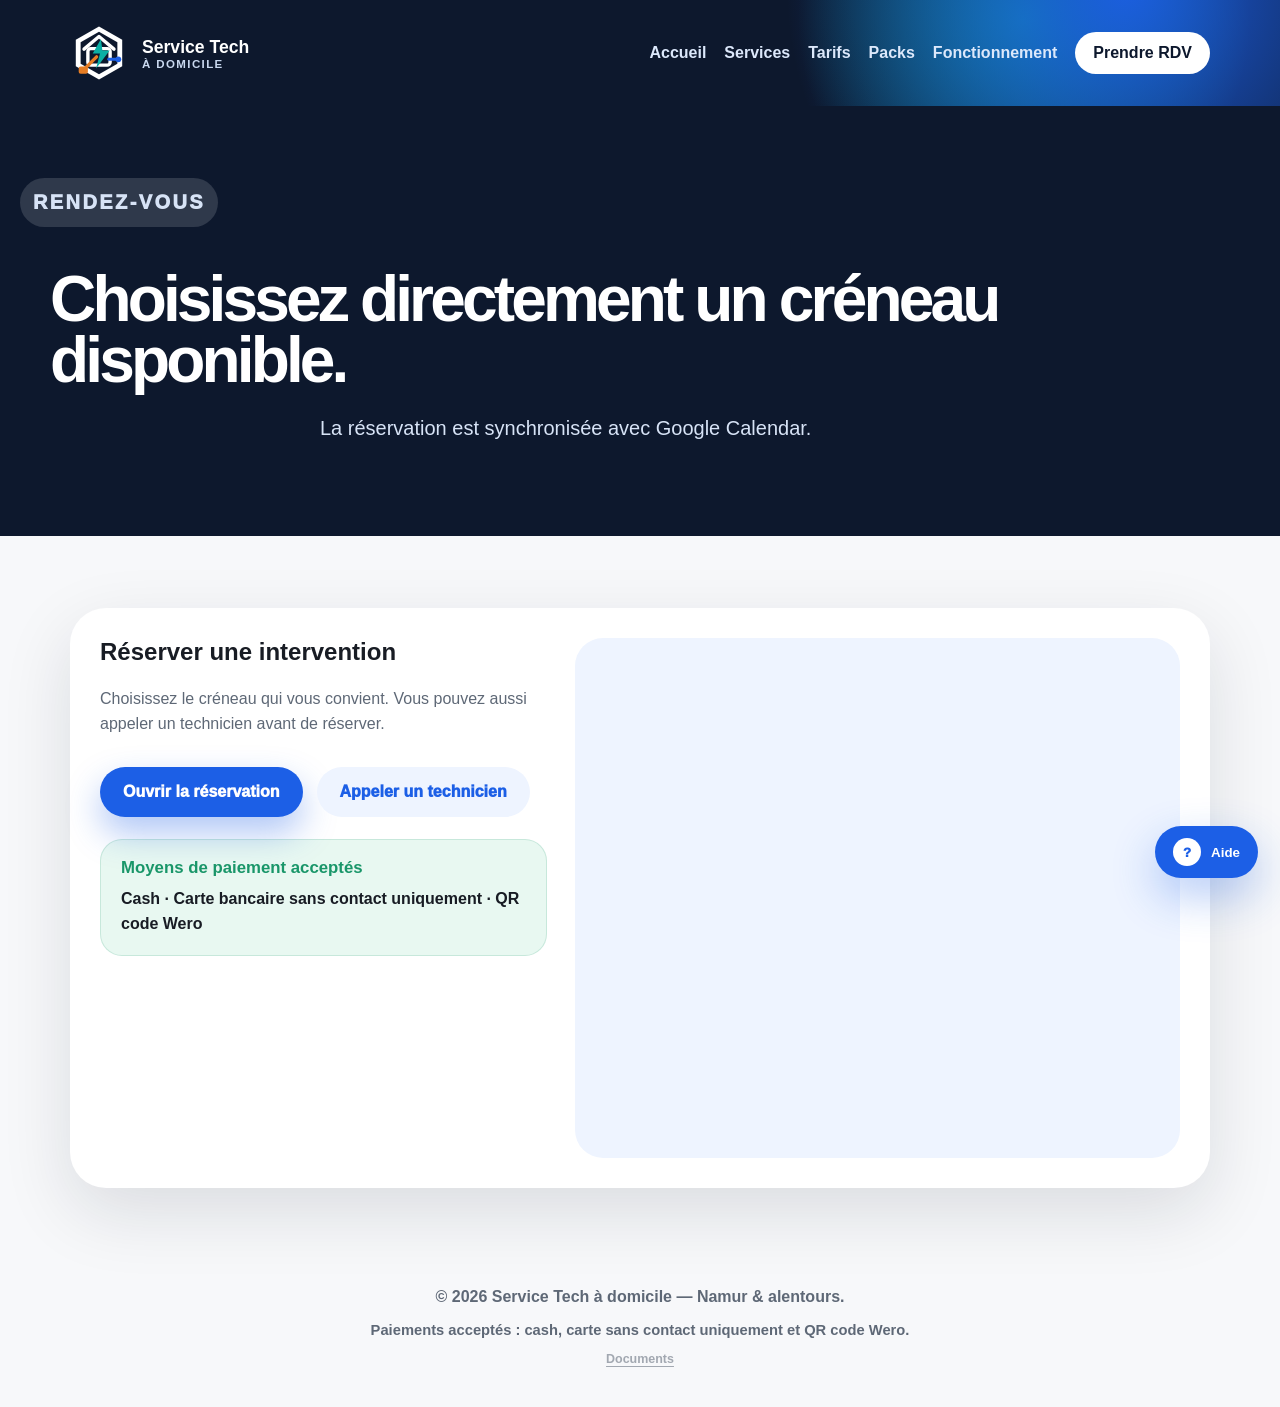
==== rdv.html @ f1856d3f "Add files via upload" ====
<!doctype html><html lang="fr"><head><meta charset="utf-8"/><meta name="viewport" content="width=device-width,initial-scale=1"/><title>Prendre rendez-vous — Service Tech</title><link rel="stylesheet" href="styles.css"/></head><body>
<header class="topbar"><nav class="nav"><a class="brand" href="index.html"><span class="logo" aria-hidden="true"><svg viewBox="0 0 120 120"><polygon points="60,5 108,32.5 108,87.5 60,115 12,87.5 12,32.5" fill="#fff"/><polygon points="60,16 98,38 98,82 60,104 22,82 22,38" fill="#0d182d"/><path d="M29 52 L60 26 L91 52" fill="none" stroke="#fff" stroke-width="7" stroke-linecap="round" stroke-linejoin="round"/><rect x="37" y="51" width="46" height="34" rx="6" fill="none" stroke="#fff" stroke-width="7"/><path d="M64 31 L47 61 H62 L54 92 L82 55 H67 Z" fill="#0aafa5"/><path d="M28 95 L55 68" stroke="#e67d24" stroke-width="7" stroke-linecap="round"/><rect x="18" y="88" width="19" height="15" rx="4" fill="#e67d24"/><path d="M80 73 H96" stroke="#1c5fe6" stroke-width="6" stroke-linecap="round"/><circle cx="100" cy="73" r="6" fill="#1c5fe6"/></svg></span><span><strong>Service Tech</strong><small>à domicile</small></span></a><button class="nav-toggle" aria-expanded="false" aria-label="Ouvrir le menu">☰</button><div class="nav-links"><a href="index.html">Accueil</a><a href="services.html">Services</a><a href="tarifs.html">Tarifs</a><a href="packs.html">Packs</a><a href="fonctionnement.html">Fonctionnement</a><a href="rdv.html" class="nav-cta">Prendre RDV</a></div></nav></header>
<main><section class="page-hero"><p class="eyebrow">Rendez-vous</p><h1>Choisissez directement un créneau disponible.</h1><p>La réservation est synchronisée avec Google Calendar.</p></section><section class="section"><div class="booking-card"><div><h2>Réserver une intervention</h2><p>Choisissez le créneau qui vous convient. Vous pouvez aussi appeler un technicien avant de réserver.</p><div class="hero-actions"><a class="btn primary" href="https://calendar.app.google/bWRd6SaJ76K9wb149" target="_blank" rel="noopener">Ouvrir la réservation</a><a class="btn ghost" href="tel:+32498659894">Appeler un technicien</a></div><div class="payment-box"><h3>Moyens de paiement acceptés</h3><p>Cash · Carte bancaire sans contact uniquement · QR code Wero</p></div></div><div class="booking-embed"><iframe title="Réservation Google Calendar" src="https://calendar.app.google/bWRd6SaJ76K9wb149"></iframe></div></div></section></main>

<div class="chatbot" aria-live="polite">
<button class="chatbot-toggle" aria-expanded="false" aria-label="Ouvrir l’assistant"><span>?</span><strong>Aide</strong></button>
<section class="chatbot-panel" aria-label="Assistant du site">
<div class="chatbot-header"><div><strong>Assistant Service Tech</strong><span>Je vous aide à choisir le bon service</span></div><button class="chatbot-close" aria-label="Fermer l’assistant">×</button></div>
<div class="chatbot-messages" id="chatbotMessages"><div class="bot-message">Bonjour 👋 Quel est votre besoin ?</div></div>
<div class="chatbot-quick">
<button data-answer="rdv">Prendre rendez-vous</button><button data-answer="electro">Électroménager</button><button data-answer="tv">TV / console</button><button data-answer="pc">PC / antivirus</button><button data-answer="mobile">Téléphone / tablette</button><button data-answer="wifi">Wi‑Fi / câbles</button><button data-answer="tarifs">Tarifs</button><button data-answer="paiement">Paiements</button>
</div>
<form class="chatbot-form"><input type="text" id="chatbotInput" placeholder="Écrivez votre question..." autocomplete="off" /><button type="submit">Envoyer</button></form>
</section></div>
<footer><p>© <span id="year"></span> Service Tech à domicile — Namur & alentours.</p><p class="footer-payment">Paiements acceptés : cash, carte sans contact uniquement et QR code Wero.</p><p class="footer-documents"><a href="documents.html">Documents</a></p></footer><script src="script.js"></script></body></html>
---- styles.css ----
:root{--navy:#0d182d;--ink:#181c24;--muted:#5e6876;--blue:#1c5fe6;--teal:#0aafa5;--orange:#e67d24;--green:#199669;--purple:#734bd2;--red:#d24858;--bg:#f7f8fa;--line:#dce3eb;--soft-blue:#e8f1ff;--soft-green:#e8f8f1;--soft-purple:#f2edff;--soft-orange:#fff4e6;--soft-red:#ffebee;--soft-teal:#e6f9fa;--shadow:0 24px 70px rgba(13,24,45,.12);--radius:28px}*{box-sizing:border-box}body{margin:0;font-family:-apple-system,BlinkMacSystemFont,"Segoe UI",Roboto,Arial,sans-serif;background:var(--bg);color:var(--ink)}a{text-decoration:none;color:inherit}.topbar,.hero{background:radial-gradient(circle at 88% -10%,rgba(28,95,230,.95),transparent 30%),radial-gradient(circle at 80% 18%,rgba(10,175,165,.75),transparent 22%),var(--navy);color:white}.nav{max-width:1180px;margin:auto;padding:24px 20px;display:flex;align-items:center;justify-content:space-between;gap:20px}.brand{display:flex;align-items:center;gap:14px}.logo,.logo svg{width:58px;height:58px}.brand strong{display:block;font-size:1.1rem}.brand small{display:block;color:#c9d8ef;text-transform:uppercase;font-weight:800;font-size:.72rem;letter-spacing:.12em}.nav-links{display:flex;align-items:center;gap:18px;font-weight:850;color:#dce8fb}.nav-links a:hover{color:white}.nav-cta{background:white;color:var(--navy)!important;padding:12px 18px;border-radius:999px}.nav-toggle{display:none;border:0;background:white;color:var(--navy);border-radius:14px;padding:10px 13px;font-size:1.2rem}.hero{max-width:none;padding:95px max(20px,calc((100vw - 1180px)/2)) 105px;display:grid;grid-template-columns:1.15fr .85fr;gap:48px;align-items:center}.eyebrow{display:inline-flex;padding:9px 13px;border-radius:999px;background:rgba(255,255,255,.14);color:#eaf3ff;text-transform:uppercase;font-weight:950;letter-spacing:.12em;font-size:.74rem}.eyebrow.dark{background:var(--soft-blue);color:var(--blue)}h1,h2,h3,p{margin-top:0}h1{font-size:clamp(3rem,6.8vw,6rem);line-height:.95;margin:22px 0;letter-spacing:-.06em}.hero-text,.page-hero p{font-size:1.25rem;line-height:1.55;color:#d7e3f6;max-width:640px}.hero-actions{display:flex;gap:14px;flex-wrap:wrap;margin-top:30px}.btn{display:inline-flex;align-items:center;justify-content:center;border-radius:999px;padding:15px 22px;font-weight:950;border:1px solid transparent}.btn.primary{background:var(--blue);color:white;box-shadow:0 16px 34px rgba(28,95,230,.35)}.btn.secondary{background:rgba(255,255,255,.1);color:white;border-color:rgba(255,255,255,.16)}.btn.ghost{background:#eef4ff;color:var(--blue)}.hero-card{background:white;color:var(--ink);border-radius:38px;padding:38px;box-shadow:var(--shadow);max-width:420px;justify-self:end}.hero-card span{display:block;color:var(--muted);font-weight:950;text-transform:uppercase;font-size:.8rem}.hero-card strong{display:block;color:var(--blue);font-size:4rem;line-height:1;margin:12px 0}.hero-card p{color:var(--muted);font-weight:850;margin:0}.page-hero{background:var(--navy);color:white;padding:72px 20px}.page-hero>*{max-width:1180px;margin-left:auto;margin-right:auto}.page-hero h1{font-size:clamp(2.6rem,5vw,4.8rem)}.section{max-width:1180px;margin:auto;padding:72px 20px}.small-section{padding-top:10px}.section-title{max-width:780px;margin-bottom:34px}.section-title.centered{text-align:center;margin-left:auto;margin-right:auto}.section-title h2{font-size:clamp(2rem,4vw,3.2rem);line-height:1.05;letter-spacing:-.04em;margin:14px 0}.shortcut-grid,.service-grid,.pricing-grid,.pack-grid,.steps,.info-list{display:grid;gap:18px}.shortcut-grid{grid-template-columns:repeat(4,1fr)}.shortcut,.service-card,.price-card,.pack-grid article,.steps article,.info-list article{background:white;border-radius:var(--radius);padding:26px;box-shadow:0 15px 45px rgba(13,24,45,.07);border:1px solid rgba(220,227,235,.6)}.shortcut{border-top:8px solid var(--local)}.shortcut strong{display:block;color:var(--local);font-size:1.25rem;margin-bottom:8px}.shortcut span,.service-card p,.pack-grid p,.steps p,.info-list p{color:var(--muted);line-height:1.55;margin:0}.info-strip{display:flex;gap:12px;flex-wrap:wrap;justify-content:center}.info-strip span{background:white;border-radius:999px;padding:13px 16px;font-weight:850;color:var(--muted);box-shadow:0 12px 35px rgba(13,24,45,.06)}.service-grid,.pricing-grid,.pack-grid{grid-template-columns:repeat(3,1fr)}.service-card{min-height:180px;border-left:8px solid var(--local)}.service-card h3,.price-card h3{color:var(--local)}.service-card a{display:inline-flex;margin-top:18px;font-weight:950;color:var(--local)}.blue{--local:var(--blue);--soft:var(--soft-blue)}.green{--local:var(--green);--soft:var(--soft-green)}.purple{--local:var(--purple);--soft:var(--soft-purple)}.teal{--local:var(--teal);--soft:var(--soft-teal)}.orange{--local:var(--orange);--soft:var(--soft-orange)}.red{--local:var(--red);--soft:var(--soft-red)}.navy{--local:var(--navy);--soft:var(--soft-blue)}.notice{background:var(--soft-orange);padding:16px 18px;border-radius:20px;font-weight:850;margin-bottom:24px}.price-card{padding:22px;border-top:8px solid var(--local)}.price-card p{display:flex;align-items:center;justify-content:space-between;gap:16px;margin:10px 0 0;padding:13px 14px;border-radius:16px;background:var(--soft)}.price-card span{color:var(--muted);font-weight:850}.price-card strong{color:var(--local);text-align:right}.pack-grid strong{display:block;color:var(--teal);font-size:1.45rem;margin-bottom:10px}.steps{grid-template-columns:repeat(4,1fr)}.steps article{background:var(--navy);color:white}.steps span{width:44px;height:44px;border-radius:15px;background:var(--blue);color:white;display:grid;place-items:center;font-weight:950;margin-bottom:16px}.steps p{color:#d7e3f6}.info-list{grid-template-columns:repeat(3,1fr)}.booking-card{display:grid;grid-template-columns:.85fr 1.15fr;gap:28px;padding:30px;border-radius:36px;background:white;box-shadow:var(--shadow)}.booking-card p{color:var(--muted);line-height:1.6}.booking-embed{min-height:520px;border-radius:28px;background:#eef4ff;overflow:hidden}.booking-embed iframe{width:100%;height:100%;min-height:520px;border:0;display:block}.payment-box{margin-top:22px;padding:18px 20px;border-radius:22px;background:var(--soft-green);border:1px solid rgba(25,150,105,.16)}.payment-box h3{margin:0 0 8px;color:var(--green);font-size:1.05rem}.payment-box p{margin:0;color:var(--ink);font-weight:850}footer{padding:28px 20px;text-align:center;color:var(--muted);font-weight:700}.footer-payment{margin-top:8px;font-size:.92rem}.chatbot{position:fixed;right:22px;bottom:22px;z-index:1000}.chatbot-toggle{display:flex;align-items:center;gap:10px;border:0;border-radius:999px;padding:12px 18px;background:var(--blue);color:white;font-weight:950;box-shadow:0 18px 45px rgba(28,95,230,.32);cursor:pointer}.chatbot-toggle span{width:28px;height:28px;border-radius:50%;background:white;color:var(--blue);display:grid;place-items:center}.chatbot-panel{display:none;position:absolute;right:0;bottom:64px;width:min(390px,calc(100vw - 32px));max-height:72vh;background:white;border-radius:28px;overflow:hidden;box-shadow:0 28px 90px rgba(13,24,45,.25);border:1px solid rgba(220,227,235,.8)}.chatbot-panel.open{display:block}.chatbot-header{display:flex;justify-content:space-between;gap:16px;padding:18px 20px;background:var(--navy);color:white}.chatbot-header span{display:block;font-size:.84rem;color:#c9d8ef;margin-top:3px}.chatbot-close{border:0;background:rgba(255,255,255,.12);color:white;width:34px;height:34px;border-radius:12px;font-size:1.4rem;cursor:pointer}.chatbot-messages{padding:16px;max-height:250px;overflow:auto;display:grid;gap:10px;background:#f7f8fa}.bot-message,.user-message{padding:12px 14px;border-radius:18px;line-height:1.45;font-size:.95rem}.bot-message{background:white;color:var(--ink);border:1px solid rgba(220,227,235,.9);border-bottom-left-radius:6px}.user-message{background:var(--blue);color:white;justify-self:end;border-bottom-right-radius:6px}.chatbot-quick{padding:12px;display:flex;gap:8px;overflow-x:auto;border-top:1px solid var(--line)}.chatbot-quick button{white-space:nowrap;border:0;border-radius:999px;padding:9px 12px;background:var(--soft-blue);color:var(--blue);font-weight:850;cursor:pointer}.chatbot-form{display:flex;gap:8px;padding:12px;border-top:1px solid var(--line)}.chatbot-form input{flex:1;border:1px solid var(--line);border-radius:999px;padding:12px 14px;font:inherit}.chatbot-form button{border:0;border-radius:999px;padding:12px 14px;background:var(--teal);color:white;font-weight:950;cursor:pointer}@media (max-width:980px){.shortcut-grid,.service-grid,.pricing-grid,.pack-grid,.steps,.info-list{grid-template-columns:repeat(2,1fr)}}@media (max-width:760px){.nav-toggle{display:block}.nav-links{position:absolute;left:20px;right:20px;top:82px;display:none;background:white;color:var(--ink);padding:18px;border-radius:22px;box-shadow:var(--shadow);z-index:10;flex-direction:column;align-items:flex-start}.nav-links.open{display:flex}.nav-cta{background:var(--blue);color:white!important}.hero,.booking-card{grid-template-columns:1fr}.hero-card{justify-self:start}.shortcut-grid,.service-grid,.pricing-grid,.pack-grid,.steps,.info-list{grid-template-columns:1fr}.chatbot{right:14px;bottom:14px}}
.footer-documents{margin-top:10px;font-size:.78rem;opacity:.55}.footer-documents a{text-decoration:underline;text-underline-offset:3px}.discreet-hero{min-height:240px}.document-grid{display:grid;grid-template-columns:repeat(2,1fr);gap:22px}.document-card{background:white;border-radius:var(--radius);padding:28px;box-shadow:0 15px 45px rgba(13,24,45,.07);border:1px solid rgba(220,227,235,.6);border-top:8px solid var(--local)}.document-card h2{color:var(--local);margin-bottom:10px}.document-card p{color:var(--muted);line-height:1.6}.qr-preview{display:block;width:min(260px,100%);height:auto;margin:18px 0;border-radius:18px;background:#fff;padding:12px;border:1px solid var(--line)}.pdf-icon{width:150px;height:190px;border-radius:20px;background:var(--soft);color:var(--local);display:grid;place-items:center;font-weight:950;font-size:2.4rem;margin:18px 0;border:1px solid rgba(13,24,45,.08)}.document-card .btn{margin-right:10px;margin-top:8px}@media (max-width:760px){.document-grid{grid-template-columns:1fr}}
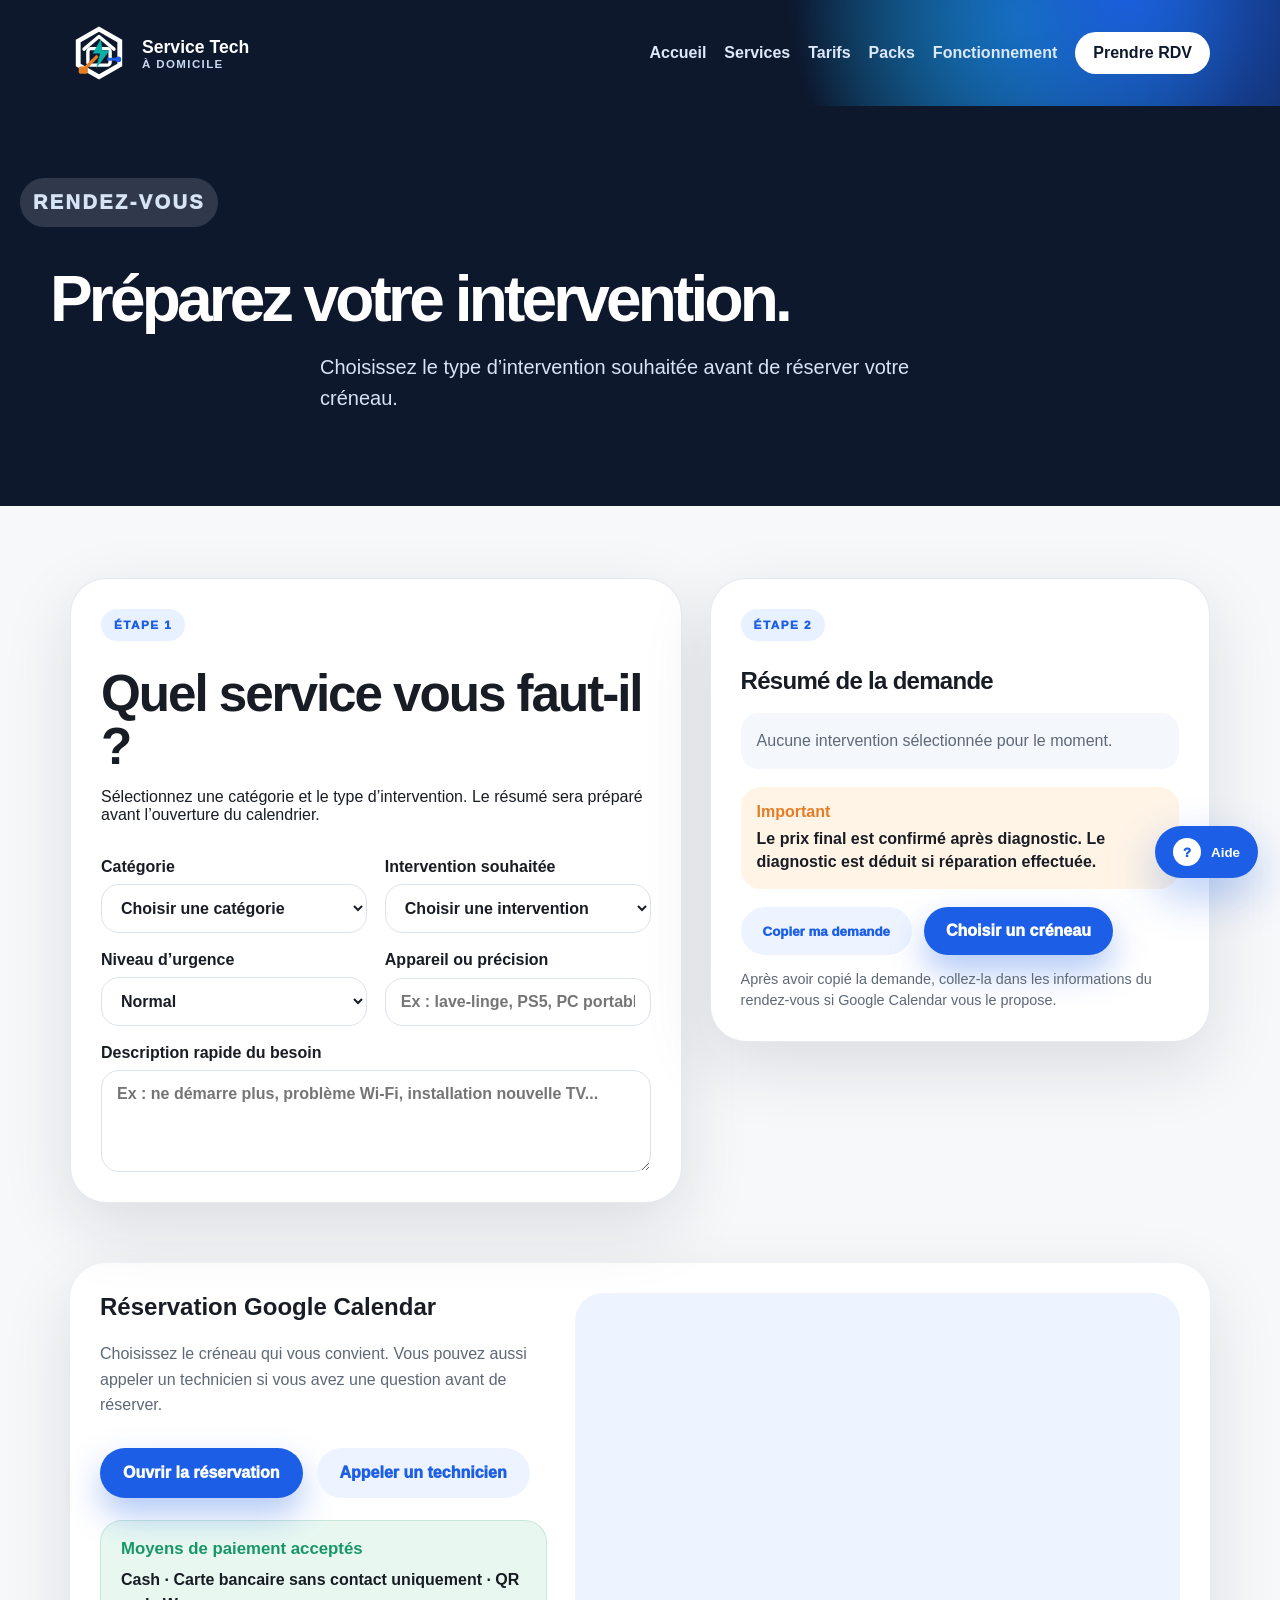
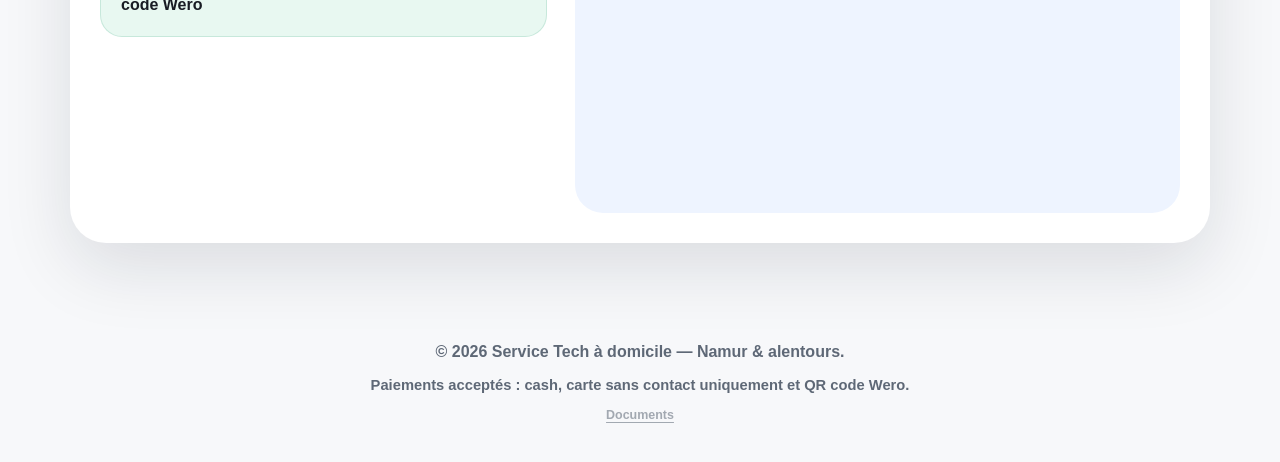
==== commit 17bb014f: "Add files via upload" ====
--- a/rdv.html
+++ b/rdv.html
@@ -1,6 +1,20 @@
 <!doctype html><html lang="fr"><head><meta charset="utf-8"/><meta name="viewport" content="width=device-width,initial-scale=1"/><title>Prendre rendez-vous — Service Tech</title><link rel="stylesheet" href="styles.css"/></head><body>
 <header class="topbar"><nav class="nav"><a class="brand" href="index.html"><span class="logo" aria-hidden="true"><svg viewBox="0 0 120 120"><polygon points="60,5 108,32.5 108,87.5 60,115 12,87.5 12,32.5" fill="#fff"/><polygon points="60,16 98,38 98,82 60,104 22,82 22,38" fill="#0d182d"/><path d="M29 52 L60 26 L91 52" fill="none" stroke="#fff" stroke-width="7" stroke-linecap="round" stroke-linejoin="round"/><rect x="37" y="51" width="46" height="34" rx="6" fill="none" stroke="#fff" stroke-width="7"/><path d="M64 31 L47 61 H62 L54 92 L82 55 H67 Z" fill="#0aafa5"/><path d="M28 95 L55 68" stroke="#e67d24" stroke-width="7" stroke-linecap="round"/><rect x="18" y="88" width="19" height="15" rx="4" fill="#e67d24"/><path d="M80 73 H96" stroke="#1c5fe6" stroke-width="6" stroke-linecap="round"/><circle cx="100" cy="73" r="6" fill="#1c5fe6"/></svg></span><span><strong>Service Tech</strong><small>à domicile</small></span></a><button class="nav-toggle" aria-expanded="false" aria-label="Ouvrir le menu">☰</button><div class="nav-links"><a href="index.html">Accueil</a><a href="services.html">Services</a><a href="tarifs.html">Tarifs</a><a href="packs.html">Packs</a><a href="fonctionnement.html">Fonctionnement</a><a href="rdv.html" class="nav-cta">Prendre RDV</a></div></nav></header>
-<main><section class="page-hero"><p class="eyebrow">Rendez-vous</p><h1>Choisissez directement un créneau disponible.</h1><p>La réservation est synchronisée avec Google Calendar.</p></section><section class="section"><div class="booking-card"><div><h2>Réserver une intervention</h2><p>Choisissez le créneau qui vous convient. Vous pouvez aussi appeler un technicien avant de réserver.</p><div class="hero-actions"><a class="btn primary" href="https://calendar.app.google/bWRd6SaJ76K9wb149" target="_blank" rel="noopener">Ouvrir la réservation</a><a class="btn ghost" href="tel:+32498659894">Appeler un technicien</a></div><div class="payment-box"><h3>Moyens de paiement acceptés</h3><p>Cash · Carte bancaire sans contact uniquement · QR code Wero</p></div></div><div class="booking-embed"><iframe title="Réservation Google Calendar" src="https://calendar.app.google/bWRd6SaJ76K9wb149"></iframe></div></div></section></main>
+<main>
+  <section class="page-hero"><p class="eyebrow">Rendez-vous</p><h1>Préparez votre intervention.</h1><p>Choisissez le type d’intervention souhaitée avant de réserver votre créneau.</p></section>
+  <section class="section rdv-flow"><div class="rdv-layout">
+    <div class="intervention-selector"><div class="section-title"><p class="eyebrow dark">Étape 1</p><h2>Quel service vous faut-il ?</h2><p>Sélectionnez une catégorie et le type d’intervention. Le résumé sera préparé avant l’ouverture du calendrier.</p></div>
+      <div class="form-grid">
+        <label>Catégorie<select id="serviceCategory"><option value="">Choisir une catégorie</option><option>Gros électroménager</option><option>Petit électroménager</option><option>TV & multimédia</option><option>Consoles de jeux</option><option>Ordinateur</option><option>Antivirus</option><option>Téléphone & tablette</option><option>Wi‑Fi & réseau</option><option>Câbles & rangement</option></select></label>
+        <label>Intervention souhaitée<select id="serviceType"><option value="">Choisir une intervention</option></select></label>
+        <label>Niveau d’urgence<select id="serviceUrgency"><option>Normal</option><option>Urgent</option><option>Soir / week-end</option></select></label>
+        <label>Appareil ou précision<input id="serviceDevice" type="text" placeholder="Ex : lave-linge, PS5, PC portable..." /></label>
+        <label class="full">Description rapide du besoin<textarea id="serviceNotes" rows="4" placeholder="Ex : ne démarre plus, problème Wi‑Fi, installation nouvelle TV..."></textarea></label>
+      </div></div>
+    <aside class="cart-card"><p class="eyebrow dark">Étape 2</p><h2>Résumé de la demande</h2><div class="cart-summary" id="cartSummary"><p class="empty-cart">Aucune intervention sélectionnée pour le moment.</p></div><div class="cart-note"><strong>Important</strong><p>Le prix final est confirmé après diagnostic. Le diagnostic est déduit si réparation effectuée.</p></div><div class="cart-actions"><button class="btn ghost" id="copyRequest" type="button">Copier ma demande</button><a class="btn primary" href="https://calendar.app.google/bWRd6SaJ76K9wb149" target="_blank" rel="noopener">Choisir un créneau</a></div><p class="small-help">Après avoir copié la demande, collez-la dans les informations du rendez-vous si Google Calendar vous le propose.</p></aside>
+  </div></section>
+  <section class="section booking-calendar"><div class="booking-card"><div><h2>Réservation Google Calendar</h2><p>Choisissez le créneau qui vous convient. Vous pouvez aussi appeler un technicien si vous avez une question avant de réserver.</p><div class="hero-actions"><a class="btn primary" href="https://calendar.app.google/bWRd6SaJ76K9wb149" target="_blank" rel="noopener">Ouvrir la réservation</a><a class="btn ghost" href="tel:+32498659894">Appeler un technicien</a></div><div class="payment-box"><h3>Moyens de paiement acceptés</h3><p>Cash · Carte bancaire sans contact uniquement · QR code Wero</p></div></div><div class="booking-embed"><iframe title="Réservation Google Calendar" src="https://calendar.app.google/bWRd6SaJ76K9wb149"></iframe></div></div></section>
+</main>
 
 <div class="chatbot" aria-live="polite">
 <button class="chatbot-toggle" aria-expanded="false" aria-label="Ouvrir l’assistant"><span>?</span><strong>Aide</strong></button>
--- a/styles.css
+++ b/styles.css
@@ -1,2 +1,104 @@
 :root{--navy:#0d182d;--ink:#181c24;--muted:#5e6876;--blue:#1c5fe6;--teal:#0aafa5;--orange:#e67d24;--green:#199669;--purple:#734bd2;--red:#d24858;--bg:#f7f8fa;--line:#dce3eb;--soft-blue:#e8f1ff;--soft-green:#e8f8f1;--soft-purple:#f2edff;--soft-orange:#fff4e6;--soft-red:#ffebee;--soft-teal:#e6f9fa;--shadow:0 24px 70px rgba(13,24,45,.12);--radius:28px}*{box-sizing:border-box}body{margin:0;font-family:-apple-system,BlinkMacSystemFont,"Segoe UI",Roboto,Arial,sans-serif;background:var(--bg);color:var(--ink)}a{text-decoration:none;color:inherit}.topbar,.hero{background:radial-gradient(circle at 88% -10%,rgba(28,95,230,.95),transparent 30%),radial-gradient(circle at 80% 18%,rgba(10,175,165,.75),transparent 22%),var(--navy);color:white}.nav{max-width:1180px;margin:auto;padding:24px 20px;display:flex;align-items:center;justify-content:space-between;gap:20px}.brand{display:flex;align-items:center;gap:14px}.logo,.logo svg{width:58px;height:58px}.brand strong{display:block;font-size:1.1rem}.brand small{display:block;color:#c9d8ef;text-transform:uppercase;font-weight:800;font-size:.72rem;letter-spacing:.12em}.nav-links{display:flex;align-items:center;gap:18px;font-weight:850;color:#dce8fb}.nav-links a:hover{color:white}.nav-cta{background:white;color:var(--navy)!important;padding:12px 18px;border-radius:999px}.nav-toggle{display:none;border:0;background:white;color:var(--navy);border-radius:14px;padding:10px 13px;font-size:1.2rem}.hero{max-width:none;padding:95px max(20px,calc((100vw - 1180px)/2)) 105px;display:grid;grid-template-columns:1.15fr .85fr;gap:48px;align-items:center}.eyebrow{display:inline-flex;padding:9px 13px;border-radius:999px;background:rgba(255,255,255,.14);color:#eaf3ff;text-transform:uppercase;font-weight:950;letter-spacing:.12em;font-size:.74rem}.eyebrow.dark{background:var(--soft-blue);color:var(--blue)}h1,h2,h3,p{margin-top:0}h1{font-size:clamp(3rem,6.8vw,6rem);line-height:.95;margin:22px 0;letter-spacing:-.06em}.hero-text,.page-hero p{font-size:1.25rem;line-height:1.55;color:#d7e3f6;max-width:640px}.hero-actions{display:flex;gap:14px;flex-wrap:wrap;margin-top:30px}.btn{display:inline-flex;align-items:center;justify-content:center;border-radius:999px;padding:15px 22px;font-weight:950;border:1px solid transparent}.btn.primary{background:var(--blue);color:white;box-shadow:0 16px 34px rgba(28,95,230,.35)}.btn.secondary{background:rgba(255,255,255,.1);color:white;border-color:rgba(255,255,255,.16)}.btn.ghost{background:#eef4ff;color:var(--blue)}.hero-card{background:white;color:var(--ink);border-radius:38px;padding:38px;box-shadow:var(--shadow);max-width:420px;justify-self:end}.hero-card span{display:block;color:var(--muted);font-weight:950;text-transform:uppercase;font-size:.8rem}.hero-card strong{display:block;color:var(--blue);font-size:4rem;line-height:1;margin:12px 0}.hero-card p{color:var(--muted);font-weight:850;margin:0}.page-hero{background:var(--navy);color:white;padding:72px 20px}.page-hero>*{max-width:1180px;margin-left:auto;margin-right:auto}.page-hero h1{font-size:clamp(2.6rem,5vw,4.8rem)}.section{max-width:1180px;margin:auto;padding:72px 20px}.small-section{padding-top:10px}.section-title{max-width:780px;margin-bottom:34px}.section-title.centered{text-align:center;margin-left:auto;margin-right:auto}.section-title h2{font-size:clamp(2rem,4vw,3.2rem);line-height:1.05;letter-spacing:-.04em;margin:14px 0}.shortcut-grid,.service-grid,.pricing-grid,.pack-grid,.steps,.info-list{display:grid;gap:18px}.shortcut-grid{grid-template-columns:repeat(4,1fr)}.shortcut,.service-card,.price-card,.pack-grid article,.steps article,.info-list article{background:white;border-radius:var(--radius);padding:26px;box-shadow:0 15px 45px rgba(13,24,45,.07);border:1px solid rgba(220,227,235,.6)}.shortcut{border-top:8px solid var(--local)}.shortcut strong{display:block;color:var(--local);font-size:1.25rem;margin-bottom:8px}.shortcut span,.service-card p,.pack-grid p,.steps p,.info-list p{color:var(--muted);line-height:1.55;margin:0}.info-strip{display:flex;gap:12px;flex-wrap:wrap;justify-content:center}.info-strip span{background:white;border-radius:999px;padding:13px 16px;font-weight:850;color:var(--muted);box-shadow:0 12px 35px rgba(13,24,45,.06)}.service-grid,.pricing-grid,.pack-grid{grid-template-columns:repeat(3,1fr)}.service-card{min-height:180px;border-left:8px solid var(--local)}.service-card h3,.price-card h3{color:var(--local)}.service-card a{display:inline-flex;margin-top:18px;font-weight:950;color:var(--local)}.blue{--local:var(--blue);--soft:var(--soft-blue)}.green{--local:var(--green);--soft:var(--soft-green)}.purple{--local:var(--purple);--soft:var(--soft-purple)}.teal{--local:var(--teal);--soft:var(--soft-teal)}.orange{--local:var(--orange);--soft:var(--soft-orange)}.red{--local:var(--red);--soft:var(--soft-red)}.navy{--local:var(--navy);--soft:var(--soft-blue)}.notice{background:var(--soft-orange);padding:16px 18px;border-radius:20px;font-weight:850;margin-bottom:24px}.price-card{padding:22px;border-top:8px solid var(--local)}.price-card p{display:flex;align-items:center;justify-content:space-between;gap:16px;margin:10px 0 0;padding:13px 14px;border-radius:16px;background:var(--soft)}.price-card span{color:var(--muted);font-weight:850}.price-card strong{color:var(--local);text-align:right}.pack-grid strong{display:block;color:var(--teal);font-size:1.45rem;margin-bottom:10px}.steps{grid-template-columns:repeat(4,1fr)}.steps article{background:var(--navy);color:white}.steps span{width:44px;height:44px;border-radius:15px;background:var(--blue);color:white;display:grid;place-items:center;font-weight:950;margin-bottom:16px}.steps p{color:#d7e3f6}.info-list{grid-template-columns:repeat(3,1fr)}.booking-card{display:grid;grid-template-columns:.85fr 1.15fr;gap:28px;padding:30px;border-radius:36px;background:white;box-shadow:var(--shadow)}.booking-card p{color:var(--muted);line-height:1.6}.booking-embed{min-height:520px;border-radius:28px;background:#eef4ff;overflow:hidden}.booking-embed iframe{width:100%;height:100%;min-height:520px;border:0;display:block}.payment-box{margin-top:22px;padding:18px 20px;border-radius:22px;background:var(--soft-green);border:1px solid rgba(25,150,105,.16)}.payment-box h3{margin:0 0 8px;color:var(--green);font-size:1.05rem}.payment-box p{margin:0;color:var(--ink);font-weight:850}footer{padding:28px 20px;text-align:center;color:var(--muted);font-weight:700}.footer-payment{margin-top:8px;font-size:.92rem}.chatbot{position:fixed;right:22px;bottom:22px;z-index:1000}.chatbot-toggle{display:flex;align-items:center;gap:10px;border:0;border-radius:999px;padding:12px 18px;background:var(--blue);color:white;font-weight:950;box-shadow:0 18px 45px rgba(28,95,230,.32);cursor:pointer}.chatbot-toggle span{width:28px;height:28px;border-radius:50%;background:white;color:var(--blue);display:grid;place-items:center}.chatbot-panel{display:none;position:absolute;right:0;bottom:64px;width:min(390px,calc(100vw - 32px));max-height:72vh;background:white;border-radius:28px;overflow:hidden;box-shadow:0 28px 90px rgba(13,24,45,.25);border:1px solid rgba(220,227,235,.8)}.chatbot-panel.open{display:block}.chatbot-header{display:flex;justify-content:space-between;gap:16px;padding:18px 20px;background:var(--navy);color:white}.chatbot-header span{display:block;font-size:.84rem;color:#c9d8ef;margin-top:3px}.chatbot-close{border:0;background:rgba(255,255,255,.12);color:white;width:34px;height:34px;border-radius:12px;font-size:1.4rem;cursor:pointer}.chatbot-messages{padding:16px;max-height:250px;overflow:auto;display:grid;gap:10px;background:#f7f8fa}.bot-message,.user-message{padding:12px 14px;border-radius:18px;line-height:1.45;font-size:.95rem}.bot-message{background:white;color:var(--ink);border:1px solid rgba(220,227,235,.9);border-bottom-left-radius:6px}.user-message{background:var(--blue);color:white;justify-self:end;border-bottom-right-radius:6px}.chatbot-quick{padding:12px;display:flex;gap:8px;overflow-x:auto;border-top:1px solid var(--line)}.chatbot-quick button{white-space:nowrap;border:0;border-radius:999px;padding:9px 12px;background:var(--soft-blue);color:var(--blue);font-weight:850;cursor:pointer}.chatbot-form{display:flex;gap:8px;padding:12px;border-top:1px solid var(--line)}.chatbot-form input{flex:1;border:1px solid var(--line);border-radius:999px;padding:12px 14px;font:inherit}.chatbot-form button{border:0;border-radius:999px;padding:12px 14px;background:var(--teal);color:white;font-weight:950;cursor:pointer}@media (max-width:980px){.shortcut-grid,.service-grid,.pricing-grid,.pack-grid,.steps,.info-list{grid-template-columns:repeat(2,1fr)}}@media (max-width:760px){.nav-toggle{display:block}.nav-links{position:absolute;left:20px;right:20px;top:82px;display:none;background:white;color:var(--ink);padding:18px;border-radius:22px;box-shadow:var(--shadow);z-index:10;flex-direction:column;align-items:flex-start}.nav-links.open{display:flex}.nav-cta{background:var(--blue);color:white!important}.hero,.booking-card{grid-template-columns:1fr}.hero-card{justify-self:start}.shortcut-grid,.service-grid,.pricing-grid,.pack-grid,.steps,.info-list{grid-template-columns:1fr}.chatbot{right:14px;bottom:14px}}
 .footer-documents{margin-top:10px;font-size:.78rem;opacity:.55}.footer-documents a{text-decoration:underline;text-underline-offset:3px}.discreet-hero{min-height:240px}.document-grid{display:grid;grid-template-columns:repeat(2,1fr);gap:22px}.document-card{background:white;border-radius:var(--radius);padding:28px;box-shadow:0 15px 45px rgba(13,24,45,.07);border:1px solid rgba(220,227,235,.6);border-top:8px solid var(--local)}.document-card h2{color:var(--local);margin-bottom:10px}.document-card p{color:var(--muted);line-height:1.6}.qr-preview{display:block;width:min(260px,100%);height:auto;margin:18px 0;border-radius:18px;background:#fff;padding:12px;border:1px solid var(--line)}.pdf-icon{width:150px;height:190px;border-radius:20px;background:var(--soft);color:var(--local);display:grid;place-items:center;font-weight:950;font-size:2.4rem;margin:18px 0;border:1px solid rgba(13,24,45,.08)}.document-card .btn{margin-right:10px;margin-top:8px}@media (max-width:760px){.document-grid{grid-template-columns:1fr}}
+
+
+
+/* V10 — Correction accueil responsive */
+.home-hero-clean{
+  background:
+    radial-gradient(circle at 88% -10%, rgba(28,95,230,.95), transparent 30%),
+    radial-gradient(circle at 80% 18%, rgba(10,175,165,.75), transparent 22%),
+    var(--navy) !important;
+  color:#fff !important;
+}
+
+.home-hero-clean .hero-content{
+  max-width:760px;
+}
+
+.home-hero-clean h1{
+  color:#fff !important;
+}
+
+.home-hero-clean .hero-text{
+  color:#d7e3f6 !important;
+}
+
+.diagnostic-card{
+  display:block !important;
+  background:#fff !important;
+  color:var(--ink) !important;
+  border-radius:38px !important;
+  padding:34px !important;
+  box-shadow:var(--shadow) !important;
+  width:100%;
+  max-width:420px;
+  justify-self:end;
+}
+
+.diagnostic-card span{
+  display:block !important;
+  color:var(--muted) !important;
+  font-weight:950 !important;
+  text-transform:uppercase;
+  letter-spacing:.08em;
+  font-size:.8rem;
+  margin-bottom:10px;
+}
+
+.diagnostic-card strong{
+  display:block !important;
+  color:var(--blue) !important;
+  font-size:clamp(3rem, 7vw, 4rem) !important;
+  line-height:1 !important;
+  margin:0 0 12px !important;
+  white-space:nowrap;
+}
+
+.diagnostic-card p{
+  color:var(--muted) !important;
+  font-weight:850 !important;
+  line-height:1.45 !important;
+  margin:0 !important;
+}
+
+@media (max-width:760px){
+  .home-hero-clean{
+    padding-top:64px !important;
+    padding-bottom:64px !important;
+    gap:28px !important;
+  }
+
+  .home-hero-clean h1{
+    font-size:clamp(2.8rem, 13vw, 4.2rem) !important;
+    line-height:1 !important;
+    margin-bottom:18px !important;
+  }
+
+  .home-hero-clean .hero-text{
+    font-size:1.08rem !important;
+  }
+
+  .home-hero-clean .hero-actions{
+    margin-top:24px !important;
+  }
+
+  .home-hero-clean .btn{
+    width:100%;
+  }
+
+  .diagnostic-card{
+    max-width:100% !important;
+    justify-self:stretch !important;
+    padding:26px !important;
+    border-radius:28px !important;
+  }
+
+  .diagnostic-card strong{
+    font-size:3.1rem !important;
+  }
+}
+
+
+/* V11 — Sélection intervention avant RDV */
+.rdv-flow{padding-bottom:32px}.rdv-layout{display:grid;grid-template-columns:1.1fr .9fr;gap:28px;align-items:start}.intervention-selector,.cart-card{background:#fff;border-radius:36px;padding:30px;box-shadow:var(--shadow);border:1px solid rgba(220,227,235,.75)}.form-grid{display:grid;grid-template-columns:1fr 1fr;gap:18px}.form-grid label{display:grid;gap:8px;font-weight:900;color:var(--ink)}.form-grid label.full{grid-column:1/-1}.form-grid select,.form-grid input,.form-grid textarea{width:100%;border:1px solid var(--line);border-radius:18px;padding:14px 15px;font:inherit;color:var(--ink);background:#fff;outline:none}.form-grid select:focus,.form-grid input:focus,.form-grid textarea:focus{border-color:var(--blue);box-shadow:0 0 0 4px rgba(28,95,230,.1)}.cart-card{position:sticky;top:22px}.cart-card h2{margin:14px 0 18px;letter-spacing:-.03em}.cart-summary{display:grid;gap:10px;margin-bottom:18px}.cart-summary p{margin:0}.empty-cart{color:var(--muted);background:#f4f7fb;border-radius:18px;padding:16px;line-height:1.5}.cart-line{display:flex;justify-content:space-between;gap:18px;padding:13px 14px;border-radius:16px;background:var(--soft-blue)}.cart-line span{color:var(--muted);font-weight:850}.cart-line strong{text-align:right;color:var(--blue)}.cart-note{background:var(--soft-orange);border-radius:20px;padding:16px;margin:18px 0}.cart-note strong{display:block;color:var(--orange);margin-bottom:6px}.cart-note p{margin:0;color:var(--ink);line-height:1.45;font-weight:750}.cart-actions{display:flex;gap:12px;flex-wrap:wrap}.cart-actions .btn{border:0;cursor:pointer}.small-help{color:var(--muted);font-size:.9rem;line-height:1.45;margin:14px 0 0}.copy-ok{margin-top:12px;padding:12px 14px;border-radius:16px;background:var(--soft-green);color:var(--green);font-weight:900}.booking-calendar{padding-top:28px}@media(max-width:900px){.rdv-layout{grid-template-columns:1fr}.cart-card{position:static}}@media(max-width:760px){.form-grid{grid-template-columns:1fr}.intervention-selector,.cart-card{padding:22px;border-radius:28px}.cart-actions .btn{width:100%}}
